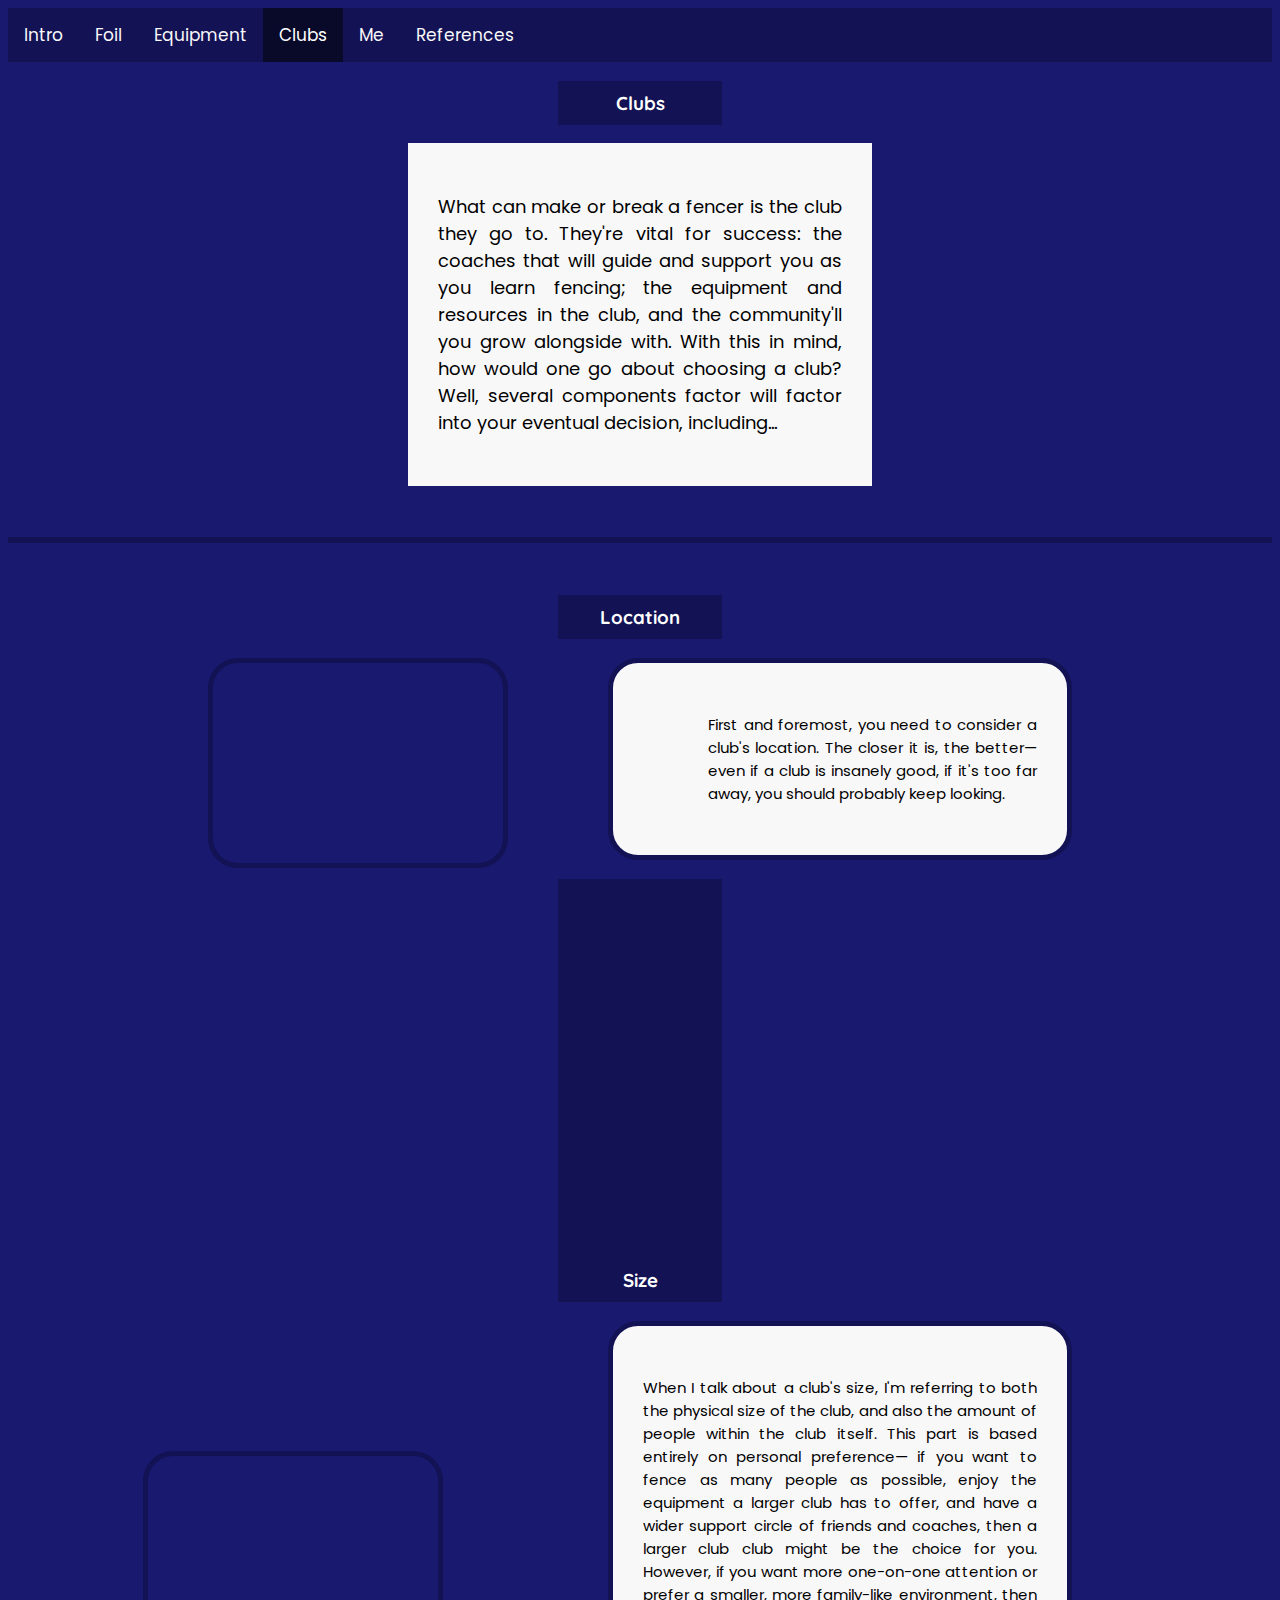
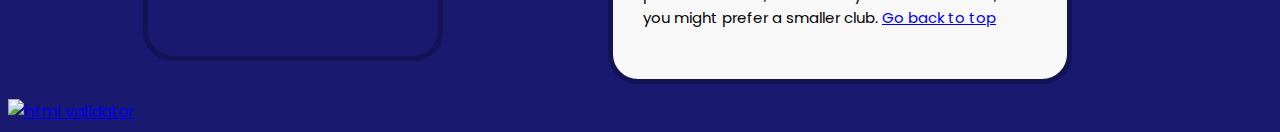
==== clubs.html @ 3ef10097 "Update clubs.html" ====
<!DOCTYPE html>
<html> 
	<head>
		<meta charset="UTF-8">
		<title>Introduction to Clubs</title>
		<link rel = "stylesheet" type = "text/css" href = "style.css">
	</head>

	<body> 
	<!--navigation bar at the top of the page-->
		<div class = "topnav">
			<a href = "index.html">Intro</a>
			<a href = "foil.html">Foil</a>
			<a href = "equipment.html">Equipment</a>
			<a class = "active" href = "clubs.html">Clubs</a>
			<a href = "fencing.html">Me</a>
			<a href = "references.html">References</a>
		</div>		
		
		<!--introduction to clubs-->
		<h3>Clubs</h3>
		<p>What can make or break a fencer is the club they go to. They're vital for 
		success: the coaches that will guide and support you as you learn fencing; the 
		equipment and resources in the club, and the community'll you grow alongside with. 
		With this in mind, how would one go about choosing a club? Well, several 
		components factor will factor into your eventual decision, including...</p>
		
		<br>
		<hr>
		<br>
		
		<!--explaining the location factor that goes into deciding your club-->
		<h3>Location</h3>
		<iframe id = "club" class = "border frame" src="https://www.google.com/maps/embed?pb=!1m14!1m12!1m3!1d39991.3898310122!2d-79.68502855051955!3d43.753661495950865!2m3!1f0!2f0!3f0!3m2!1i1024!2i768!4f13.1!5e0!3m2!1sen!2sca!4v1687228232499!5m2!1sen!2sca" allowfullscreen="" loading="lazy" referrerpolicy="no-referrer-when-downgrade"></iframe>
		<p class = "right border smallfont"> 
		First and foremost, you need to consider a club's location. The closer it is, 
		the better— even if a club is insanely good, if it's too far away, you should 
		probably keep looking.
		</p>
		
		<!--explaining the size factor that goes into deciding your club-->
		<h3>Size</h3>
		<p class = "right border smallfont">When I talk about a club's size, I'm referring
		to both the physical size of the club, and also the amount of people within the club 
		itself. This part is based entirely on personal preference— if you want to fence as 
		many people as possible, enjoy the equipment a larger club has to offer, and have a 
		wider support circle of friends and coaches, then a larger club club might be the 
		choice for you. However, if you want more one-on-one attention or prefer a smaller, 
		more family-like environment, then you might prefer a smaller club. 
		
		<!--intrapage link that takes you to the top of the page-->
		<a href="#top">Go back to top</a>
		<iframe id = "page" class = "border frame" src = "https://fencingontario.ca/directory"></iframe>
		</p>
		<a href = "https://validator.w3.org/nu/?doc=https%3A%2F%2Fchenngloria.github.io%2Fhome%2Fclubs.html"><img src = "https://cdn.discordapp.com/attachments/1033573441611239465/1120879121631826042/html_validator.png" width = "100" height = "50" alt = "html validator"></a>
	</body>
</html>
---- style.css ----
/*this is a cascading style sheet to format the webpage */
/*importing fonts*/
@import url('https://fonts.googleapis.com/css2?family=Poppins:wght@300&display=swap');
@import url('https://fonts.googleapis.com/css2?family=Quicksand&display=swap');

/*base for top navigation bar*/
.topnav {
	background-color: #121254;
	overflow: hidden;
}

/*styling tags within the navigation bar*/
.topnav a {
	float: left;
	color: #f9f8f9;
	text-align: center;
	padding: 14px 16px;
	text-decoration: none;
	font-size: 17px;
}

/*hover effect*/
.topnav a:hover {
	background-color: #09092a;
	color: #f9f8f9;
}

/*active effect*/
.topnav a.active {
	background-color: #09092a;
	color: white;
}

/******************************/

/*background colour for webpage*/
body, html {
	background-color:#191970;
}

/*structuring title image*/
.image{
	background-image: url("pic1.jpg");
	opacity: 1;
	height: 100%;
	transition: .5s ease;
	backface-visibility: hidden;
}

.middle{
	opacity: 0;
	transition: .5s ease;
	position: absolute;
	top: 50%;
	left: 100%;
	transform: translate(-50%, -50%);
	-ms-transform: translate(-50%, -50%);
	text-align: center;
}
	
.container{
	position: relative;
	width: 50%;
}

.container:hover .image{
	opacity: 0.3;
}

.container:hover .middle{
	opacity:1;
}

.text{
	color: white;
	font-size: 36px;
}

/******************************/
/*general formatting*/
*{
	font-family: 'Poppins', sans-serif;
}

/*format for headings*/
h1,h2,h3,h4{
	font-family: 'Quicksand', sans-serif;
	color: white;
	text-align: center;
	padding: 10px;
	margin-left: 550px;
	margin-right: 550px;
	background-color: #121254;
}

/*space to separate sections*/
.small-space{
	margin-top:100px;
}

/*medium space to separate sections*/
.space{
	margin-top: 250px;
}

/*bigger space to separate sections*/
.big-space{
	margin-top: 350px;
}

/*line to separate sections*/
hr{
	border-style: solid;
	border-color: #121254;
	border-width: 3px;
}

/*format for paragraphs*/
p{
	background-color:#f9f8f9;
	padding-top: 50px;
	padding-right: 30px;
	padding-bottom: 50px;
	padding-left: 30px;
	font-size: 18px;
	text-align: justify;
	margin-left: 400px;
	margin-right: 400px;
}

/*layout for gallery*/
div.gallery{
	margin: 5px;
	float: left;
	width: 250px;
}

/*format for images*/
div.gallery img{
	margin-left: 360px;
	width: 100%;
	height: auto;
	border-style:solid;
	border-width: medium;
	border-color: #121254;
	border-radius: 30px;
}

/*format for image captions*/
figcaption{
	color: white;
	background-color: #121254;
	text-align: center;
	margin-left: 400px;
}

/*formatting table*/
table, th, td{
	margin-left: 400px;
	margin-right: 400px;
	padding: 10px;
	border: 1px solid;
	background-color: #f9f8f9;	
} 

.smallfont{
	font-size: 15px;
}

.right{
	margin-left: 600px;
	margin-right: 200px;
}

.left{
	float: left;
	margin-left: -10px;
	padding-right: 10px;
}

/*formatting border*/
.border{
	border: 5px solid;
	border-color: #121254;
	border-radius: 30px;
}

#vid1{
	top: -150px;
	margin: 180px;
	border: 5px solid;
	border-color: #121254;
	border-radius: 30px;
	float: left;
	position: relative;
	display: inline-block;
	height: 200px;
	width: 290px;
}

#vid2{
	margin: -480px;
	top: 250px;
	border: 5px solid;
	border-color: #121254;
	border-radius: 30px;
	float: left;
	position: relative;
	display: inline-block;
	height: 200px;
	width: 290px;
}

#vid3{
	margin: 180px;
	top: -420px;
	border: 5px solid;
	border-color: #121254;
	border-radius: 30px;
	float: left;
	position: relative;
	display: inline-block;
	height: 200px;
	width: 290px;
}

#club{
	margin: 200px;
	top: -200px;
	border: 5px solid;
	border-color: #121254;
	border-radius: 30px;
	float: left;
	position: relative;
	display: inline-block;
	height: 200px;
	width: 290px;
}

#page{
	margin: -500px;
	top: 345px;
	border: 5px solid;
	border-color: #121254;
	border-radius: 30px;
	float: left;
	position: relative;
	display: inline-block;
	height: 200px;
	width: 290px;
}
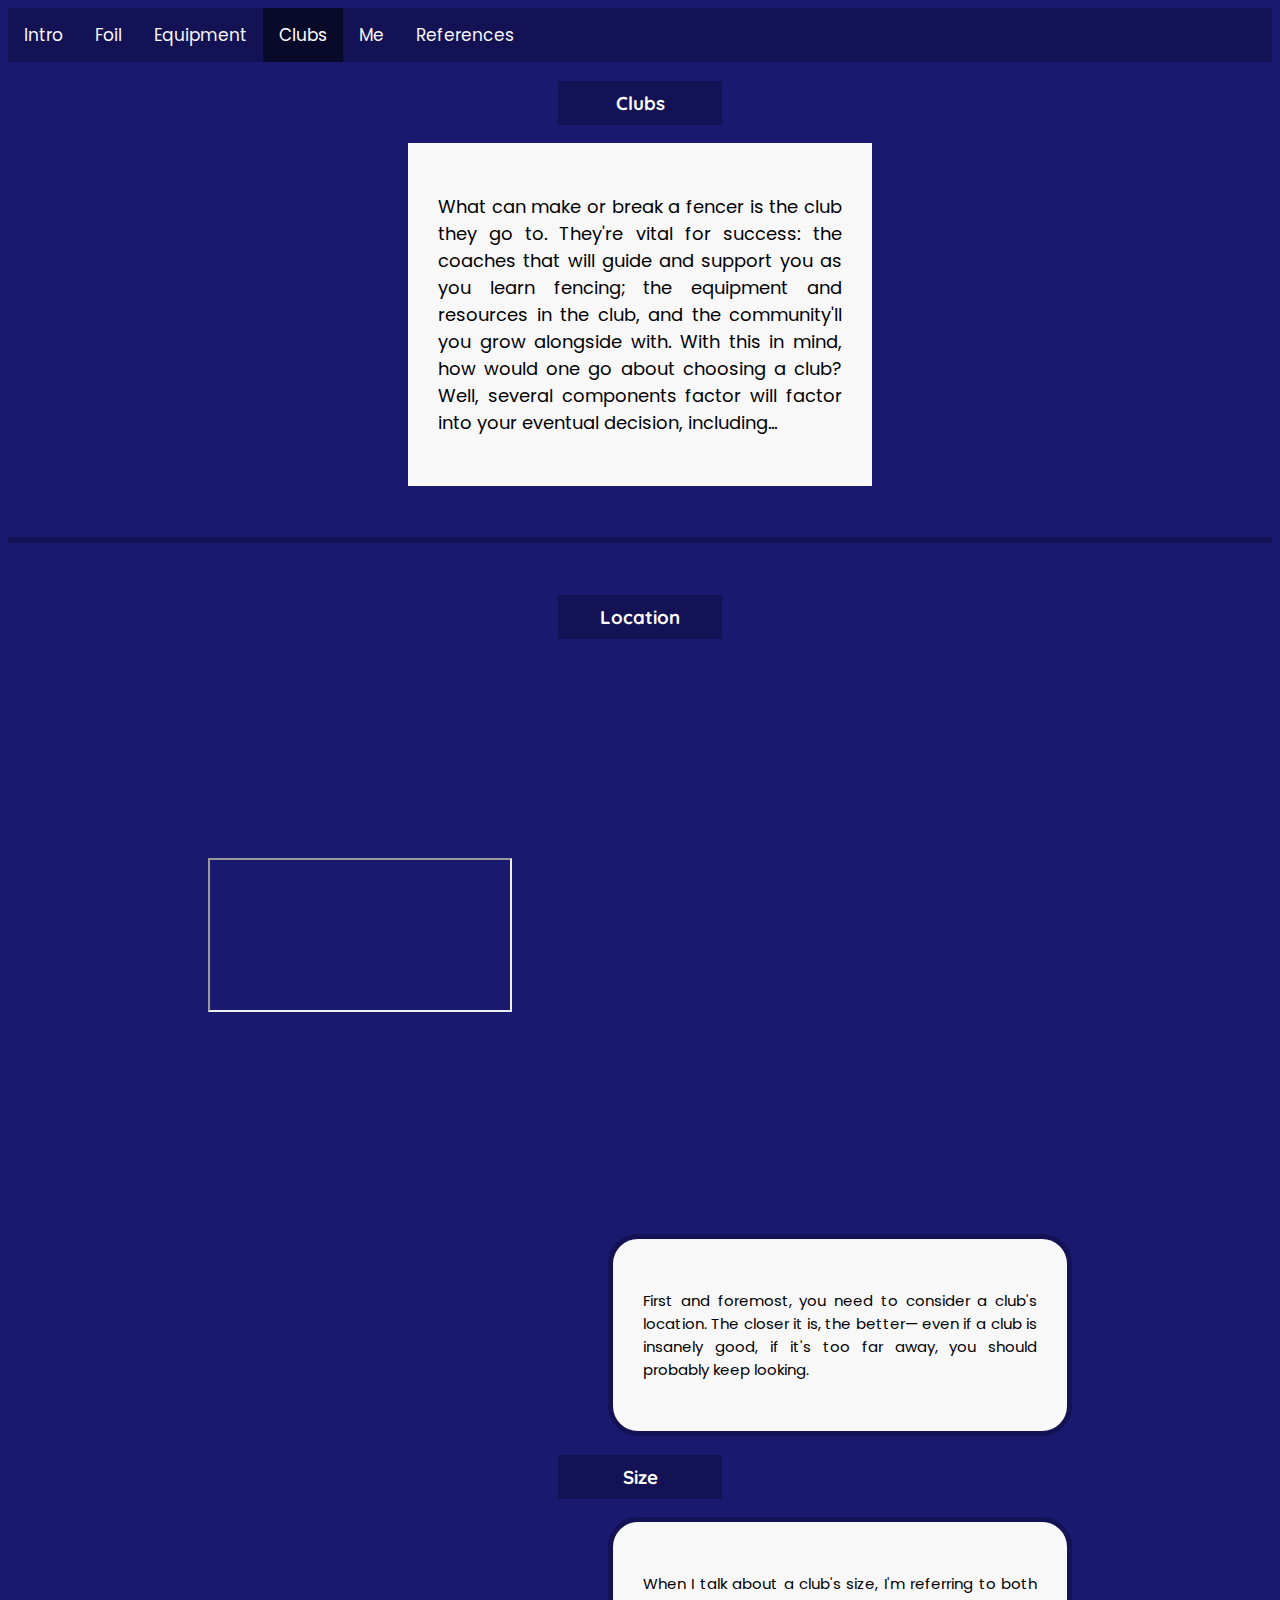
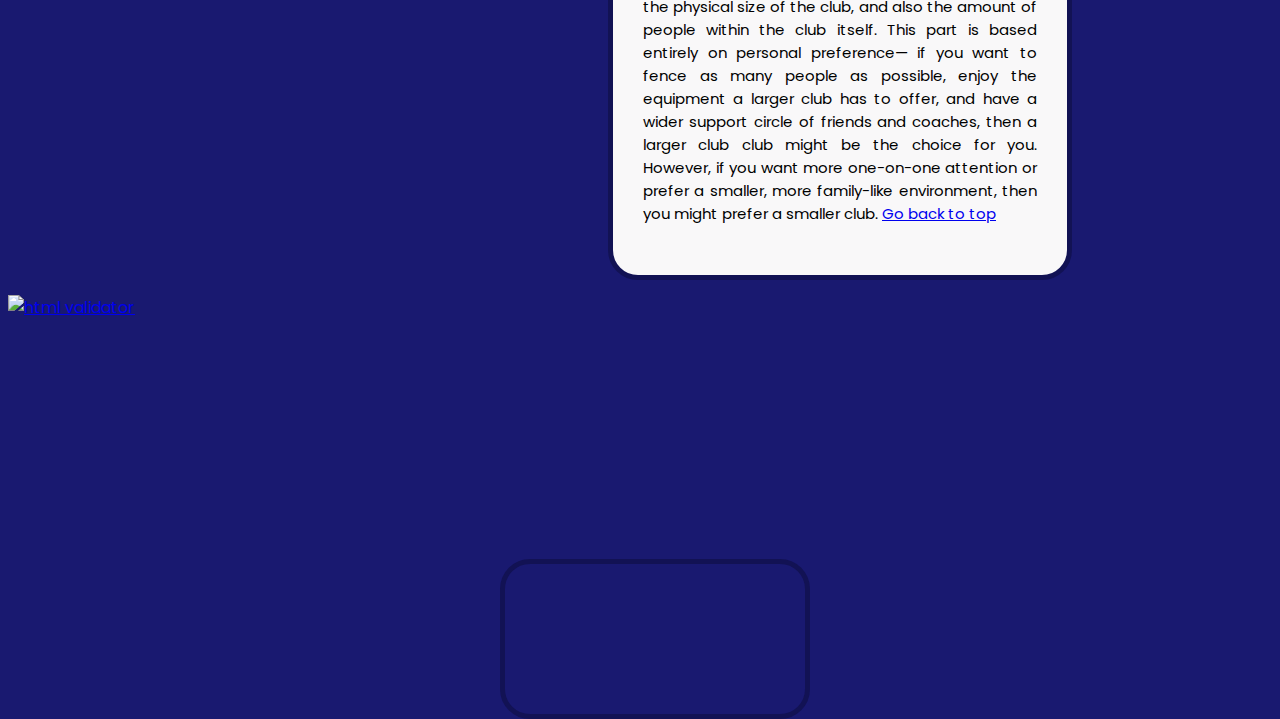
==== commit 362b93ae: "Update clubs.html" ====
--- a/clubs.html
+++ b/clubs.html
@@ -31,7 +31,7 @@
 		
 		<!--explaining the location factor that goes into deciding your club-->
 		<h3>Location</h3>
-		<iframe id = "club" class = "border frame" src="https://www.google.com/maps/embed?pb=!1m14!1m12!1m3!1d39991.3898310122!2d-79.68502855051955!3d43.753661495950865!2m3!1f0!2f0!3f0!3m2!1i1024!2i768!4f13.1!5e0!3m2!1sen!2sca!4v1687228232499!5m2!1sen!2sca" allowfullscreen="" loading="lazy" referrerpolicy="no-referrer-when-downgrade"></iframe>
+		<iframe id = "club" class = "structureframe" src="https://www.google.com/maps/embed?pb=!1m14!1m12!1m3!1d39991.3898310122!2d-79.68502855051955!3d43.753661495950865!2m3!1f0!2f0!3f0!3m2!1i1024!2i768!4f13.1!5e0!3m2!1sen!2sca!4v1687228232499!5m2!1sen!2sca" allowfullscreen="" loading="lazy" referrerpolicy="no-referrer-when-downgrade"></iframe>
 		<p class = "right border smallfont"> 
 		First and foremost, you need to consider a club's location. The closer it is, 
 		the better— even if a club is insanely good, if it's too far away, you should 
--- a/style.css
+++ b/style.css
@@ -185,12 +185,8 @@
 	border-radius: 30px;
 }
 
-#vid1{
-	top: -150px;
-	margin: 180px;
-	border: 5px solid;
-	border-color: #121254;
-	border-radius: 30px;
+/*formatting iframes*/
+.framestructure{
 	float: left;
 	position: relative;
 	display: inline-block;
@@ -198,54 +194,27 @@
 	width: 290px;
 }
 
+#vid1{
+	top: -150px;
+	margin: 180px;
+}
+
 #vid2{
 	margin: -480px;
 	top: 250px;
-	border: 5px solid;
-	border-color: #121254;
-	border-radius: 30px;
-	float: left;
-	position: relative;
-	display: inline-block;
-	height: 200px;
-	width: 290px;
 }
 
 #vid3{
-	margin: 180px;
-	top: -420px;
-	border: 5px solid;
-	border-color: #121254;
-	border-radius: 30px;
-	float: left;
-	position: relative;
-	display: inline-block;
-	height: 200px;
-	width: 290px;
+	margin: -480px;
+	top: 500px;
 }
 
 #club{
 	margin: 200px;
 	top: -200px;
-	border: 5px solid;
-	border-color: #121254;
-	border-radius: 30px;
-	float: left;
-	position: relative;
-	display: inline-block;
-	height: 200px;
-	width: 290px;
 }
 
 #page{
 	margin: -500px;
 	top: 345px;
-	border: 5px solid;
-	border-color: #121254;
-	border-radius: 30px;
-	float: left;
-	position: relative;
-	display: inline-block;
-	height: 200px;
-	width: 290px;
-}
+}
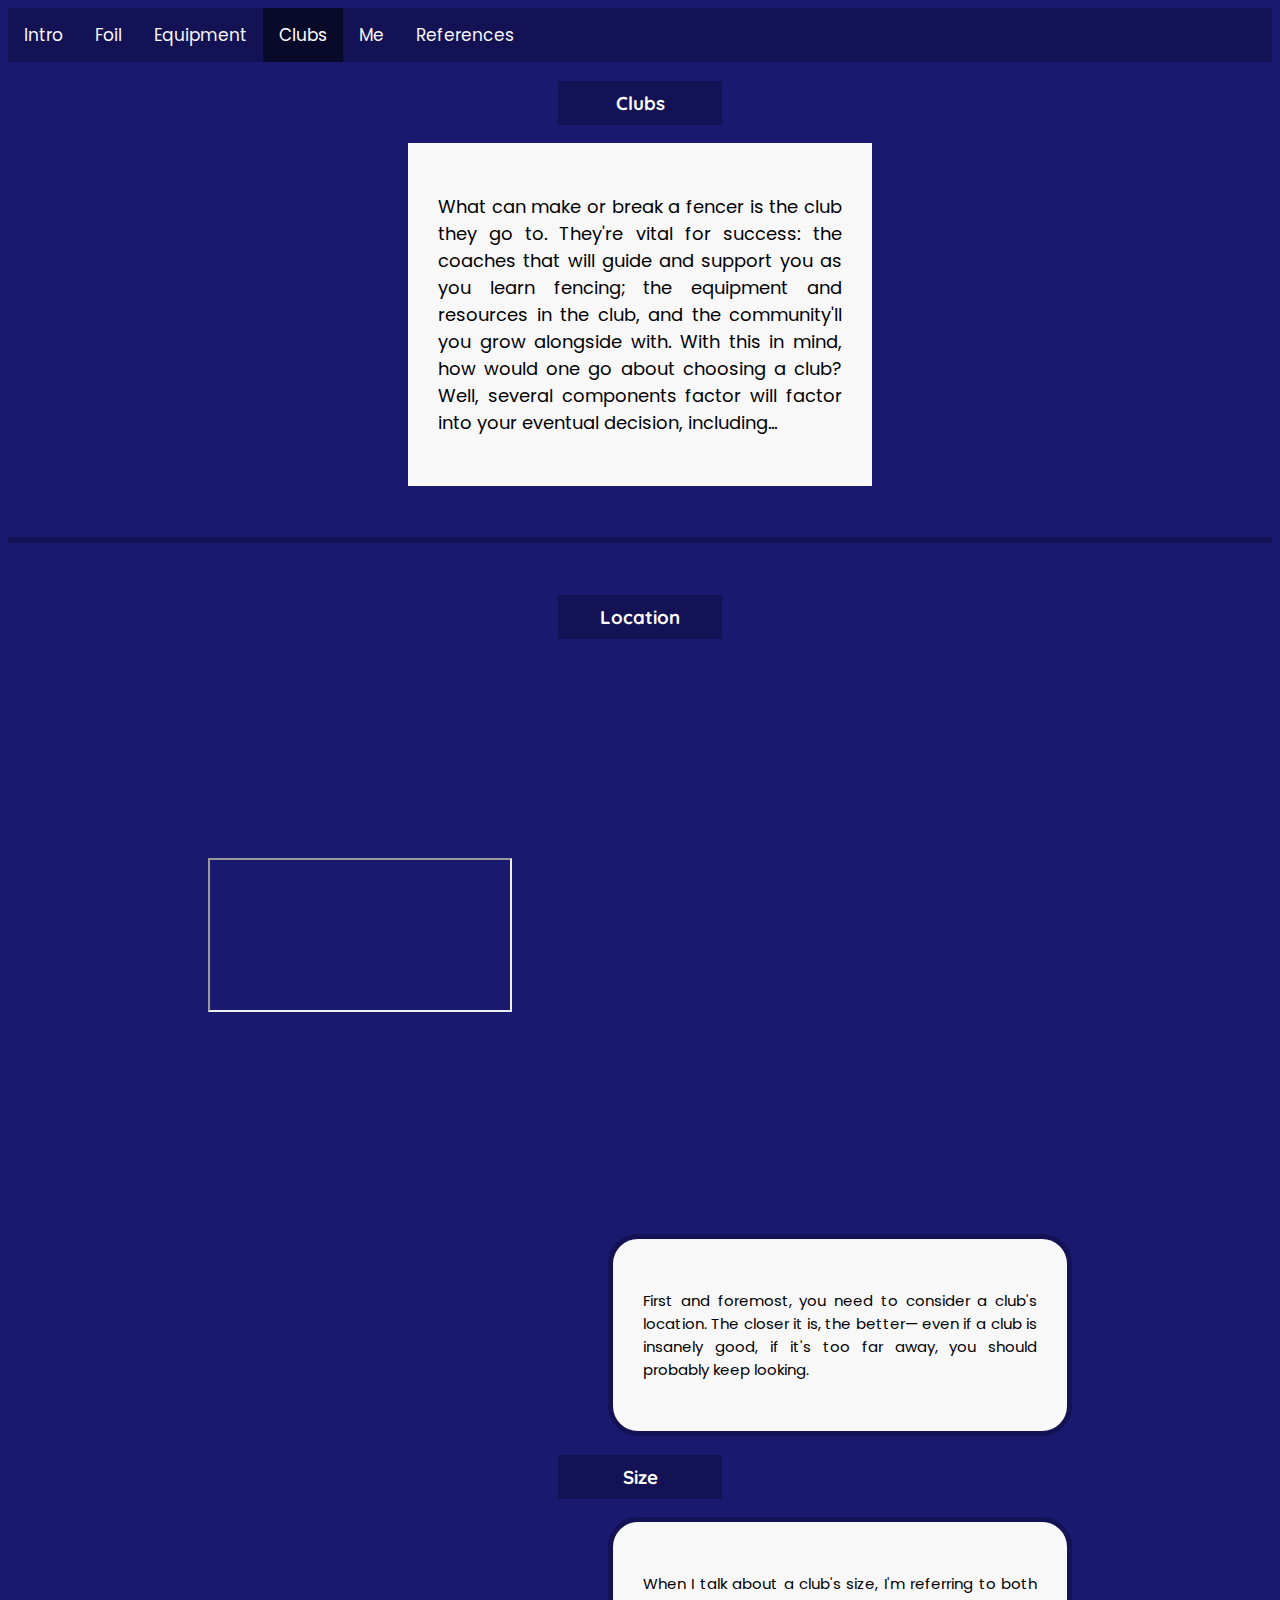
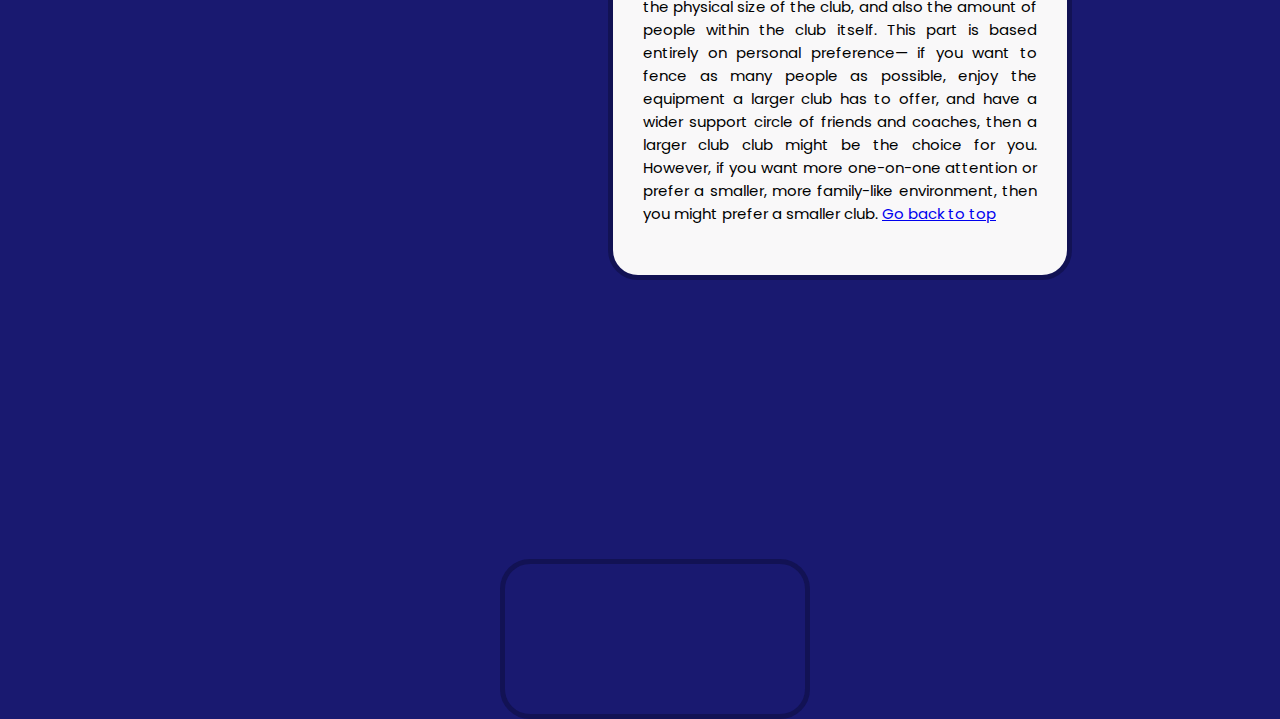
==== commit 142a8d6c: "Update clubs.html" ====
--- a/clubs.html
+++ b/clubs.html
@@ -50,8 +50,7 @@
 		
 		<!--intrapage link that takes you to the top of the page-->
 		<a href="#top">Go back to top</a>
-		<iframe id = "page" class = "border frame" src = "https://fencingontario.ca/directory"></iframe>
+		<iframe id = "page" class = "border structureframe" src = "https://fencingontario.ca/directory"></iframe>
 		</p>
-		<a href = "https://validator.w3.org/nu/?doc=https%3A%2F%2Fchenngloria.github.io%2Fhome%2Fclubs.html"><img src = "https://cdn.discordapp.com/attachments/1033573441611239465/1120879121631826042/html_validator.png" width = "100" height = "50" alt = "html validator"></a>
 	</body>
 </html> 
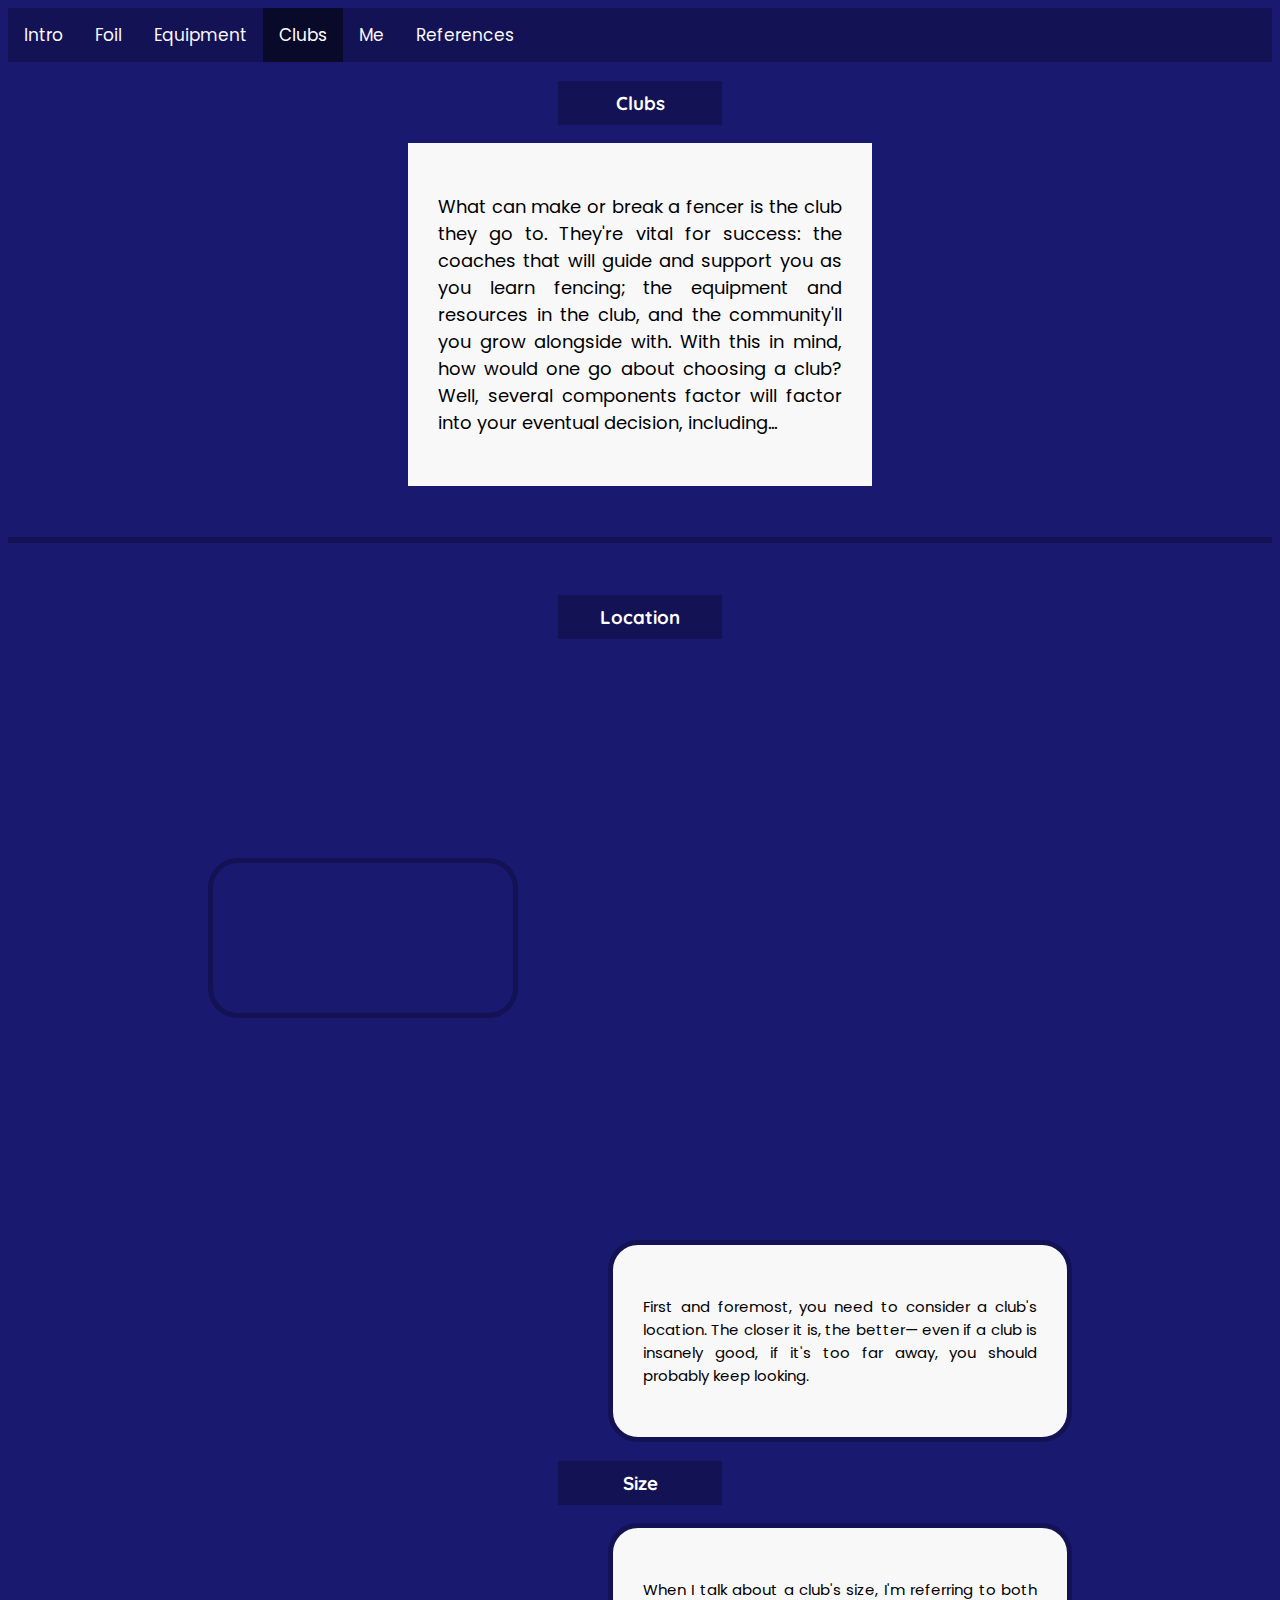
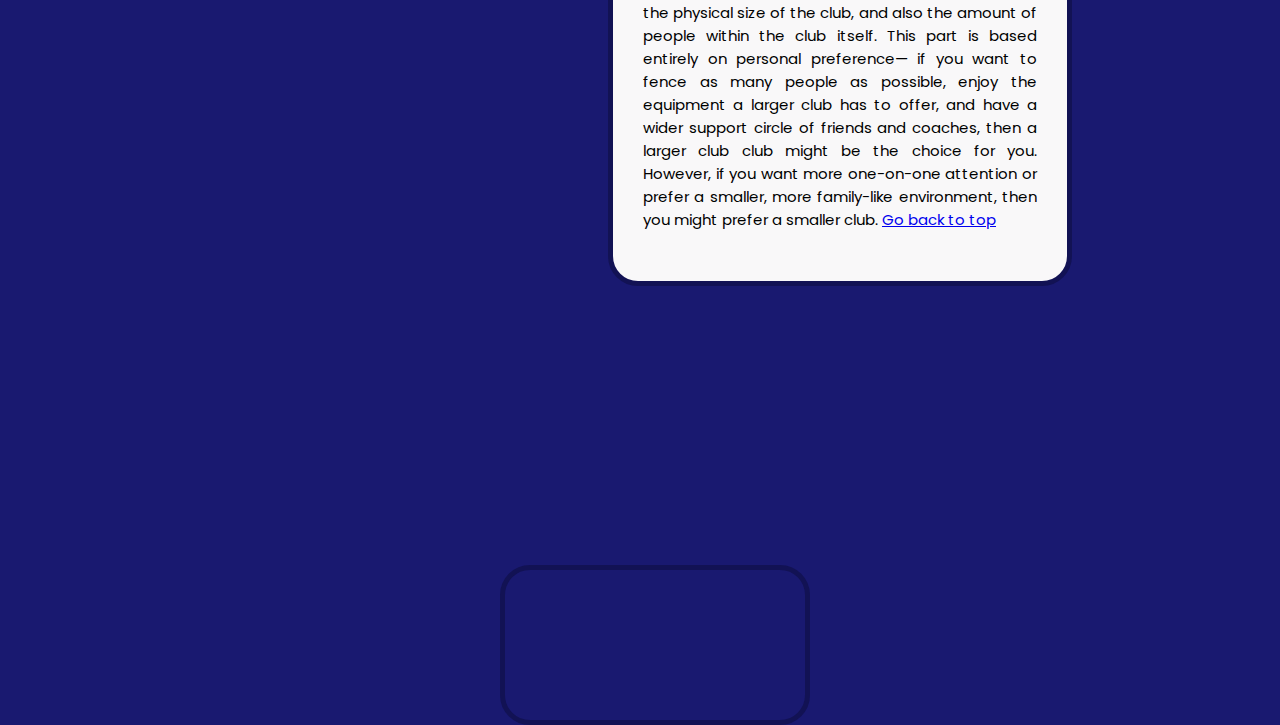
==== commit 02f97946: "Update clubs.html" ====
--- a/clubs.html
+++ b/clubs.html
@@ -31,7 +31,7 @@
 		
 		<!--explaining the location factor that goes into deciding your club-->
 		<h3>Location</h3>
-		<iframe id = "club" class = "structureframe" src="https://www.google.com/maps/embed?pb=!1m14!1m12!1m3!1d39991.3898310122!2d-79.68502855051955!3d43.753661495950865!2m3!1f0!2f0!3f0!3m2!1i1024!2i768!4f13.1!5e0!3m2!1sen!2sca!4v1687228232499!5m2!1sen!2sca" allowfullscreen="" loading="lazy" referrerpolicy="no-referrer-when-downgrade"></iframe>
+		<iframe id = "club" class = "border structureframe" src="https://www.google.com/maps/embed?pb=!1m14!1m12!1m3!1d39991.3898310122!2d-79.68502855051955!3d43.753661495950865!2m3!1f0!2f0!3f0!3m2!1i1024!2i768!4f13.1!5e0!3m2!1sen!2sca!4v1687228232499!5m2!1sen!2sca" allowfullscreen="" loading="lazy" referrerpolicy="no-referrer-when-downgrade"></iframe>
 		<p class = "right border smallfont"> 
 		First and foremost, you need to consider a club's location. The closer it is, 
 		the better— even if a club is insanely good, if it's too far away, you should 
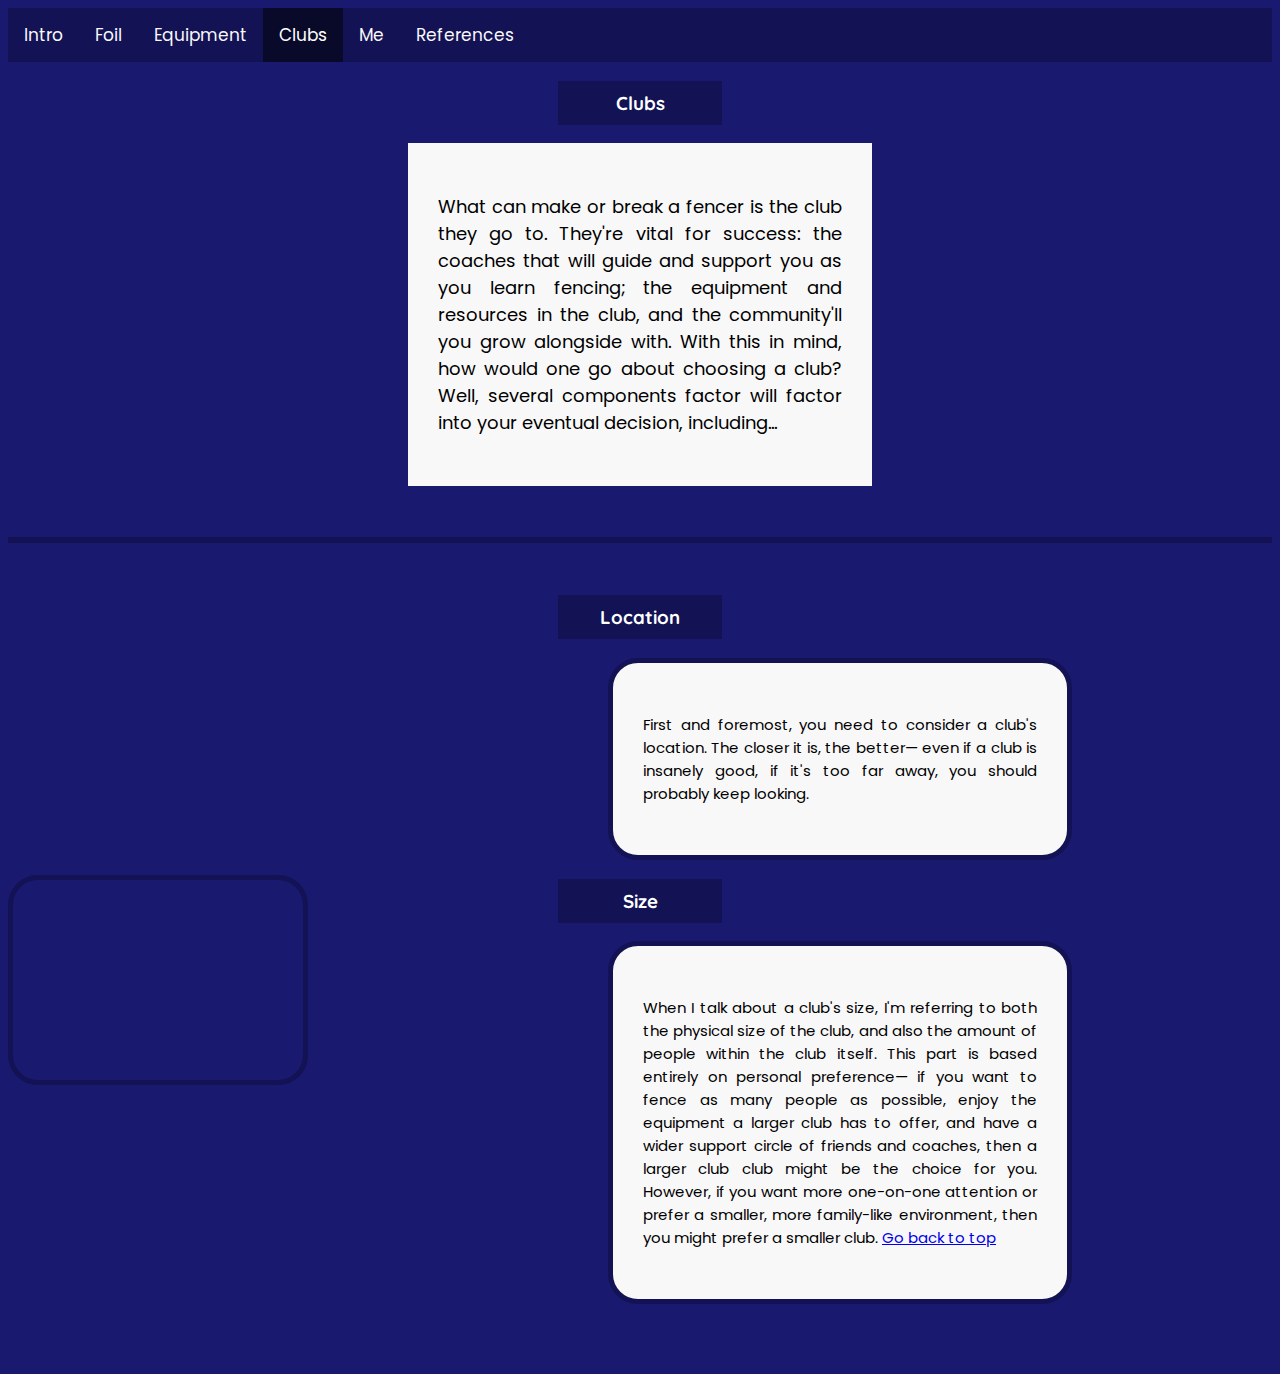
==== commit d4b25690: "Update clubs.html" ====
--- a/clubs.html
+++ b/clubs.html
@@ -31,12 +31,12 @@
 		
 		<!--explaining the location factor that goes into deciding your club-->
 		<h3>Location</h3>
-		<iframe id = "club" class = "border structureframe" src="https://www.google.com/maps/embed?pb=!1m14!1m12!1m3!1d39991.3898310122!2d-79.68502855051955!3d43.753661495950865!2m3!1f0!2f0!3f0!3m2!1i1024!2i768!4f13.1!5e0!3m2!1sen!2sca!4v1687228232499!5m2!1sen!2sca" allowfullscreen="" loading="lazy" referrerpolicy="no-referrer-when-downgrade"></iframe>
 		<p class = "right border smallfont"> 
 		First and foremost, you need to consider a club's location. The closer it is, 
 		the better— even if a club is insanely good, if it's too far away, you should 
 		probably keep looking.
 		</p>
+		<iframe id = "maps" class = "border framestructure" src="https://www.google.com/maps/embed?pb=!1m14!1m12!1m3!1d39991.3898310122!2d-79.68502855051955!3d43.753661495950865!2m3!1f0!2f0!3f0!3m2!1i1024!2i768!4f13.1!5e0!3m2!1sen!2sca!4v1687228232499!5m2!1sen!2sca" allowfullscreen="" loading="lazy" referrerpolicy="no-referrer-when-downgrade"></iframe>
 		
 		<!--explaining the size factor that goes into deciding your club-->
 		<h3>Size</h3>
@@ -50,7 +50,7 @@
 		
 		<!--intrapage link that takes you to the top of the page-->
 		<a href="#top">Go back to top</a>
-		<iframe id = "page" class = "border structureframe" src = "https://fencingontario.ca/directory"></iframe>
 		</p>
+		<iframe id = "page" class = "border framestructure" src = "https://fencingontario.ca/directory"></iframe>
 	</body>
 </html> 
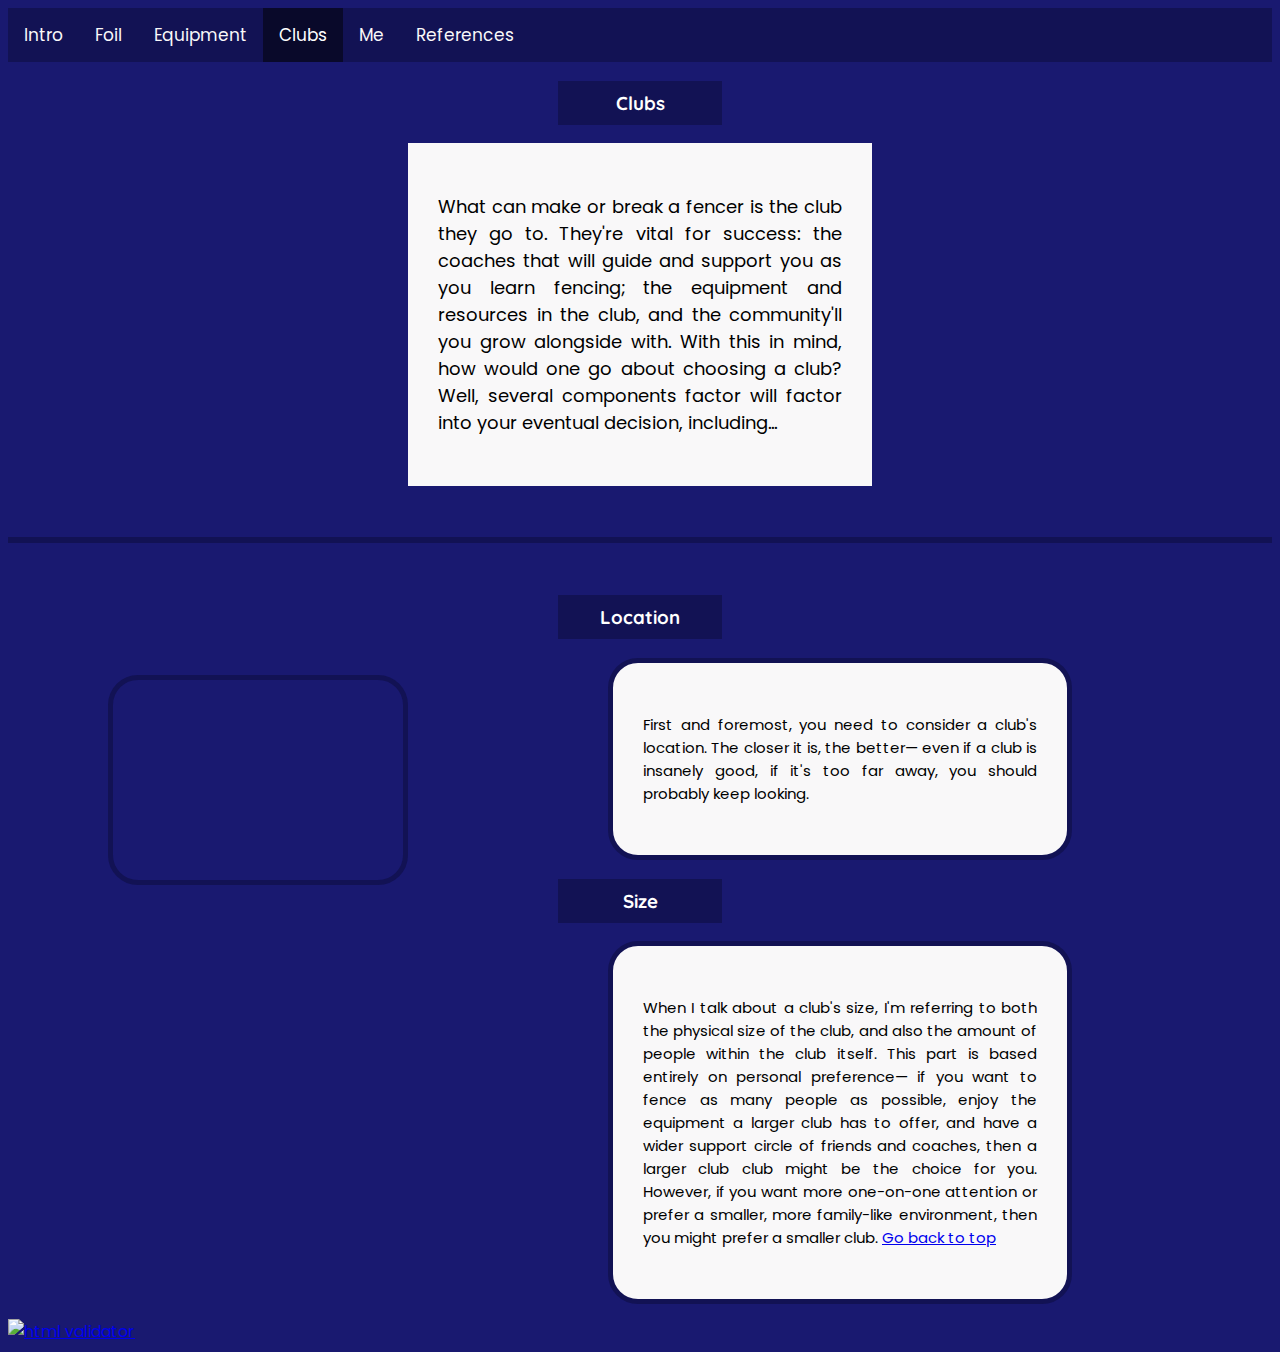
==== commit 54692a5c: "Update clubs.html" ====
--- a/clubs.html
+++ b/clubs.html
@@ -52,5 +52,6 @@
 		<a href="#top">Go back to top</a>
 		</p>
 		<iframe id = "page" class = "border framestructure" src = "https://fencingontario.ca/directory"></iframe>
+		<a href = "https://validator.w3.org/nu/?doc=https%3A%2F%2Fchenngloria.github.io%2Fhome%2Fclubs.html"><img src = "https://cdn.discordapp.com/attachments/1033573441611239465/1120879121631826042/html_validator.png" width = "100" height = "50" alt = "html validator"></a>
 	</body>
 </html> 
--- a/style.css
+++ b/style.css
@@ -209,12 +209,12 @@
 	top: 500px;
 }
 
-#club{
-	margin: 200px;
-	top: -200px;
+#maps{
+	margin: 100px;
+	top: -300px;
 }
 
 #page{
-	margin: -500px;
-	top: 345px;
-}
+	margin: -400px;
+	top: 150px;
+}
